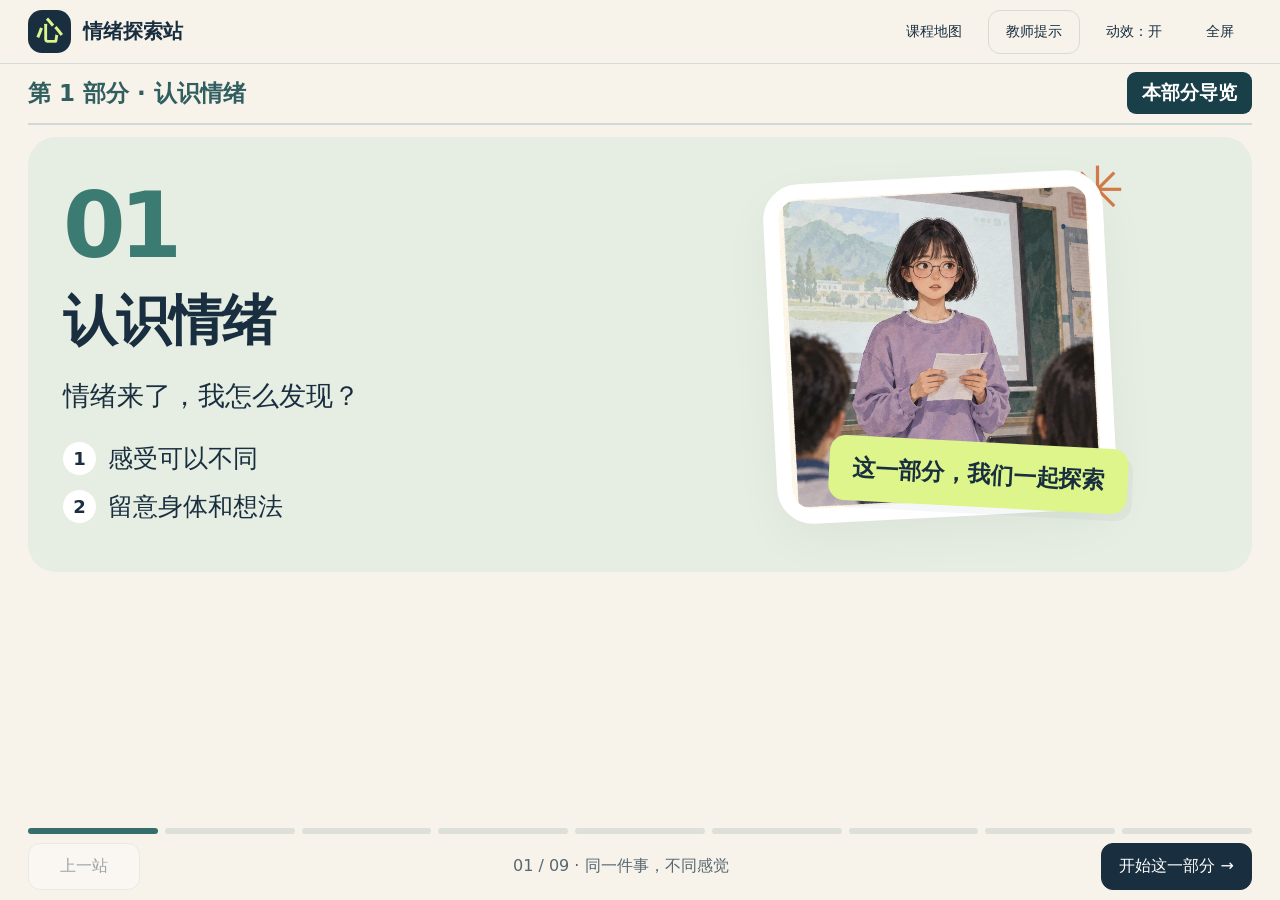
==== offline.html @ 439ca166 "Publish emotion classroom and self-contained offline edition" ====
<!doctype html><html lang="zh-CN"><head><meta charset="utf-8"><meta name="viewport" content="width=device-width,initial-scale=1"><meta name="theme-color" content="#192f40"><meta name="description" content="面向初中生的50分钟情绪互动课堂。用校园故事理解情绪，练习缓冲、行动与求助。"><title>情绪探索站 · 和情绪相处</title><link rel="icon" type="image/svg+xml" href="data:image/svg+xml,%3Csvg xmlns='http://www.w3.org/2000/svg' viewBox='0 0 40 40'%3E%3Crect width='40' height='40' rx='12' fill='%23192f40'/%3E%3Cpath d='M10 23q10-18 20 0M12 28h16' fill='none' stroke='%23ddf58b' stroke-width='4' stroke-linecap='round'/%3E%3C/svg%3E"><style>:root{--ink:#192f40;--muted:#586872;--paper:#f7f3eb;--teal:#356e6c;--lime:#ddf58b;--purple:#e2def9;--line:#d7dbd5;--orange:#af4c32;font-family:'Hiragino Sans GB','Microsoft YaHei',system-ui,sans-serif;color:var(--ink);background:var(--paper);font-size:16px}*{box-sizing:border-box}body{margin:0}button,a,input{ -webkit-tap-highlight-color:transparent}button{font:inherit;cursor:pointer;color:inherit;border:1px solid var(--line);background:transparent;border-radius:12px;padding:12px 17px;transition:background .2s,transform .2s}button:hover{background:#e9ece4}button:focus-visible,a:focus-visible,summary:focus-visible{outline:3px solid #7856ce;outline-offset:4px}button:disabled{opacity:.4;cursor:default}a{color:var(--teal);text-underline-offset:4px}.skip{position:absolute;top:-60px;z-index:10;background:#fff;padding:12px}.skip:focus{top:5px}.topbar{display:flex;justify-content:space-between;align-items:center;padding:22px max(28px,calc((100vw - 1280px)/2));border-bottom:1px solid var(--line);gap:15px}.brand{display:flex;align-items:center;gap:12px;text-decoration:none;font-weight:800;color:var(--ink);font-size:20px}.brand small{display:block;font-size:12px;letter-spacing:2px;font-weight:400;margin-top:3px;color:var(--muted)}.brand-mark{display:grid;place-items:center;width:43px;height:43px;border-radius:14px;background:var(--ink);color:var(--lime);font-size:25px}.tools{display:flex;gap:8px}.tools button{font-size:14px;border-color:transparent}.tools button:nth-child(2){border-color:var(--line)}main{max-width:1280px;margin:auto;padding:34px 28px 28px;min-height:calc(100svh - 210px);outline:none}.eyebrow{display:flex;gap:12px;align-items:center;color:var(--teal);font-size:14px;letter-spacing:1px;font-weight:700;margin:0 0 20px}.eyebrow .time{font-size:13px;color:var(--muted);font-weight:400;letter-spacing:0;border-left:1px solid var(--line);padding-left:12px}.stage-heading{display:flex;justify-content:space-between;gap:20px;align-items:flex-start;margin-bottom:28px}h1{font-size:clamp(29px,3.6vw,48px);letter-spacing:-1px;line-height:1.4;margin:0 0 14px;font-weight:850}h2{font-size:24px;line-height:1.5;margin:0 0 14px}p{line-height:1.8;margin:0 0 18px}.intro{color:var(--muted);font-size:18px}.split{display:grid;grid-template-columns:1fr 1.13fr;gap:58px;align-items:center}.visual{position:relative}.visual img{width:100%;display:block;border-radius:26px;aspect-ratio:1;object-fit:cover}.postcard{padding:14px;background:#fff;box-shadow:0 10px 35px #192f4010;transform:rotate(-2deg);border-radius:22px}.postcard img{border-radius:12px}.sticker{position:absolute;right:-12px;bottom:35px;background:var(--lime);padding:13px 22px;border-radius:8px;transform:rotate(5deg);font-size:18px;font-weight:700;box-shadow:0 5px 0 #192f400a}.question{font-size:30px;line-height:1.5;font-weight:750;margin:0 0 20px}.options{display:grid;grid-template-columns:1fr 1fr;gap:12px}.option{text-align:left;background:#fff;padding:21px 18px;border-radius:16px;border:2px solid transparent;font-size:19px;display:flex;gap:13px;align-items:center;min-height:80px}.option b{width:34px;height:34px;display:grid;place-items:center;border-radius:50%;background:var(--paper);font-size:15px;flex-shrink:0}.option:hover{transform:translateY(-3px);background:#fff;border-color:var(--teal)}.option.selected{background:var(--ink);color:white;border-color:var(--ink)}.option.selected b{background:var(--lime);color:var(--ink)}.response{padding:20px 23px;background:var(--purple);border-radius:16px;line-height:1.8;min-height:96px;margin-top:18px;font-size:17px}.response:empty{display:none}.fine{font-size:14px;color:var(--muted);line-height:1.8}.agreement{margin-top:18px;font-size:14px;line-height:1.8;color:var(--muted)}summary{cursor:pointer;font-weight:650}details p{margin-top:10px}.journey{max-width:1280px;margin:auto;padding:0 28px 24px}.journey-row{display:flex;align-items:center;justify-content:space-between;padding-top:16px;gap:10px}.journey-row span{font-size:14px;color:var(--muted)}.nav-btn{min-width:112px;background:#fff}.primary{background:var(--ink);color:white;border-color:var(--ink)}.primary:hover{background:#294957}.primary span{color:var(--lime)}#progress{display:flex;gap:7px}#progress button{flex:1;height:6px;border:0;padding:0;background:#dce0d8;border-radius:5px}#progress button.done{background:#789994}#progress button.current{background:var(--teal)}dialog{border:none;padding:30px;max-width:min(760px,94vw);max-height:88svh;border-radius:24px;background:var(--paper);color:var(--ink);box-shadow:0 30px 100px #0004}dialog::backdrop{background:#14293499;backdrop-filter:blur(4px)}.dialog-head{display:flex;justify-content:space-between;align-items:center;gap:20px;margin-bottom:14px}.dialog-head h2{margin:0}.dialog-head button{font-size:14px;background:#fff}#mapItems{display:grid;gap:10px}#mapItems button{display:flex;justify-content:space-between;gap:20px;text-align:left;background:#fff}#mapItems small{white-space:nowrap;color:var(--muted)}.note-block{padding:18px 0;border-bottom:1px solid var(--line)}.note-block h3{font-size:17px;margin:0 0 8px}.note-block p{font-size:16px;margin:0;white-space:pre-line}.badge{display:inline-block;background:var(--purple);padding:8px 12px;border-radius:30px;font-size:14px}.chips{display:flex;gap:10px;flex-wrap:wrap}.chips button.active{background:var(--ink);color:#fff}.fade-in{animation:appear .35s ease-out}@keyframes appear{from{opacity:.2;transform:translateY(8px)}to{opacity:1;transform:translateY(0)}}@media(min-width:1500px){main{padding-top:50px}.split{gap:80px}}@media(max-width:760px){.topbar{padding:16px 18px}.brand{font-size:17px;gap:8px}.brand small{font-size:11px}.brand-mark{width:36px;height:36px;font-size:21px}.tools{gap:0}.tools button{padding:10px 8px;font-size:13px}#fullBtn{display:none}main{padding:24px 20px;min-height:0}.split{grid-template-columns:1fr;gap:28px}.visual{max-width:320px;width:100%;margin:auto}.postcard{padding:10px}.sticker{right:-6px;bottom:15px;font-size:15px;padding:10px 15px}.question{font-size:25px}.option{font-size:17px;padding:16px 12px;min-height:72px}.options{gap:10px}.intro{font-size:16px}.journey{padding:15px 20px 24px}.stage-heading{display:block}.eyebrow{font-size:13px;gap:8px}.time{font-size:12px!important}.response{font-size:16px}.journey-row span{font-size:12px}.nav-btn{min-width:85px;padding:12px}dialog{padding:22px}.brand small{letter-spacing:1px}}@media(prefers-reduced-motion:reduce){*,*:before,*:after{animation:none!important;transition:none!important;scroll-behavior:auto!important}}
.lab-layout{display:grid;grid-template-columns:0.85fr 1.15fr;gap:48px;align-items:center}.lab-tabs{display:grid;gap:12px}.lab-tab{background:white;border:2px solid transparent;text-align:left;padding:20px 23px;display:grid;grid-template-columns:80px 1fr;gap:15px;align-items:center}.lab-tab.active{border-color:var(--teal);background:#eaf0e4}.lab-tab strong{font-size:23px}.lab-tab span{font-size:16px;line-height:1.7}.concept{margin-top:24px;border-top:1px solid var(--line);padding-top:22px;font-size:18px;line-height:1.8}.concept b{color:var(--teal)}.theory-tag{display:inline-flex;background:var(--purple);font-size:14px;padding:8px 14px;border-radius:24px;white-space:nowrap}.scenario{padding:20px 25px;background:white;border-left:4px solid var(--teal);border-radius:0 15px 15px 0;margin:20px 0;font-size:20px;line-height:1.7}.switches{display:flex;gap:10px;flex-wrap:wrap;margin-bottom:20px}.switches button{background:#fff}.switches button.active{background:var(--ink);color:#fff;border-color:var(--ink)}.model{display:grid;grid-template-columns:1fr 44px 1fr 44px 1fr;align-items:center;margin:25px 0}.model-part{padding:23px;background:white;border-radius:20px;min-height:172px}.model-part:nth-child(3){background:var(--purple)}.model-part h3{font-size:16px;color:var(--teal);margin:0 0 14px}.model-part p{font-size:23px;line-height:1.65;margin:0}.model-join{text-align:center;font-size:26px;color:var(--teal)}.check-panel{display:grid;grid-template-columns:1.1fr 1fr;gap:28px;align-items:center;padding:24px 28px;border:1px solid var(--line);border-radius:20px}.check-panel h2{font-size:20px}.check-panel p{margin:0;font-size:16px}.check-panel .options{grid-template-columns:1fr}.check-panel .option{min-height:55px;padding:13px;font-size:16px}.check-panel .response{font-size:16px;min-height:0;grid-column:1/-1;margin-top:0}.strategy-nav{display:grid;grid-template-columns:repeat(5,1fr);gap:10px;margin-top:25px}.strategy-nav button{text-align:left;padding:20px 16px;background:#fff;border:2px solid transparent}.strategy-nav button strong{display:block;font-size:38px;color:var(--teal);margin-bottom:16px;font-weight:450}.strategy-nav button span{font-size:19px;font-weight:700}.strategy-nav button small{display:block;color:var(--muted);font-size:13px;margin-top:8px}.strategy-nav button.active{background:var(--ink);color:white}.strategy-nav button.active strong{color:var(--lime)}.strategy-nav button.active small{color:#cedbd9}.strategy-detail{display:grid;grid-template-columns:150px 1fr;gap:30px;align-items:center;margin-top:24px;padding:28px;background:var(--purple);border-radius:22px}.strategy-detail .big-num{font-size:95px;color:#6b62a4;line-height:1;font-weight:350}.strategy-detail h2{font-size:28px}.strategy-detail p{margin:0;font-size:18px}.timer-layout{display:grid;grid-template-columns:1.1fr 0.9fr;gap:44px;align-items:start}.practice-panel{background:var(--ink);color:#fff;border-radius:28px;padding:32px;text-align:center}.practice-panel .fine{color:#c1d0d1}.timer-face{margin:25px auto;width:230px;height:230px;display:grid;place-content:center;border-radius:50%;border:4px solid #507070;box-shadow:0 0 0 12px #ffffff05}.timer-face strong{font-size:62px;letter-spacing:2px;font-variant-numeric:tabular-nums;font-weight:500;color:var(--lime)}.timer-face span{font-size:14px;color:#c4d0cd;margin-top:8px}.timer-prompt{font-size:23px;line-height:1.7;min-height:80px}.timer-buttons{display:flex;justify-content:center;gap:12px;margin:20px 0}.timer-buttons button{color:white;border-color:#708689}.timer-buttons .primary{color:var(--ink);background:var(--lime);border-color:var(--lime)}.timer-buttons button:hover{background:#47646a}.voice-control{display:flex;justify-content:center;gap:9px;align-items:center;font-size:14px;color:#d8e0dd}.voice-control input{width:19px;height:19px;accent-color:var(--lime)}.practice-guide img{width:100%;max-height:260px;object-fit:contain;border-radius:20px}.practice-guide .chips{margin:18px 0}.practice-guide h2{font-size:24px}.practice-guide p{font-size:17px}.quiet-link{font-size:14px;margin-top:14px;display:inline-block}.mini-feedback{padding:15px;background:#fff;border-radius:16px;font-size:16px;line-height:1.8}.action-layout{display:grid;grid-template-columns:0.8fr 1.2fr;gap:30px}.scene-tabs{display:grid;gap:12px;align-content:start}.scene-tabs button{text-align:left;padding:22px;background:#fff;font-size:19px;border:2px solid transparent}.scene-tabs button.active{border-color:var(--teal);background:#e8eee4}.action-card{background:var(--purple);padding:32px;border-radius:24px;min-height:340px;display:flex;flex-direction:column;justify-content:center}.action-card .quote{font-size:31px;line-height:1.7;font-weight:700;margin-bottom:24px}.action-card p{font-size:18px}.label{font-size:14px;color:var(--teal);display:block;margin-bottom:12px}.rehearsal{display:grid;grid-template-columns:1fr 1fr;gap:35px}.rehearsal .prompt-card{padding:30px;background:var(--purple);border-radius:25px}.prompt-card .big-quote{font-size:45px;font-weight:750;line-height:1.6;margin:20px 0 28px}.phase-list{display:grid;gap:12px}.phase-list div{font-size:17px;padding:13px 0;border-bottom:1px solid #a4a1be55}.phase-list strong{margin-right:16px;color:var(--teal)}.support-grid{display:grid;grid-template-columns:0.8fr 1.2fr;gap:42px;align-items:center}.support-grid img{width:100%;border-radius:24px}.response-choices{display:grid;gap:10px}.response-choices button{text-align:left;padding:16px;background:#fff;line-height:1.6;font-size:18px}.response-choices button.active{background:var(--ink);color:#fff}.help-path{margin-top:30px;padding-top:25px;border-top:1px solid var(--line)}.help-path h2{margin-bottom:18px}.help-cards{display:grid;grid-template-columns:1fr 1fr 1fr;gap:14px}.help-card{padding:22px;background:#fff;border-radius:18px}.help-card:last-child{background:#f4e2d8}.help-card h3{font-size:20px;margin:0 0 12px}.help-card p{font-size:16px;margin:0}.help-script{margin-top:20px;font-size:24px;line-height:1.7;padding:24px;background:var(--purple);border-radius:18px}.recap-grid{display:grid;grid-template-columns:1.1fr .9fr;gap:35px}.takeaway{background:var(--ink);color:white;padding:32px;border-radius:25px}.takeaway h2{font-size:30px;color:var(--lime)}.takeaway .small{color:#cfdbd8;font-size:15px}.takeaway p{font-size:22px}.takeaway .badge{color:var(--ink);margin:6px 4px 6px 0}.end-note{font-size:18px;margin-top:25px}.sources{margin-top:28px;border-top:1px solid var(--line);padding-top:20px}.sources summary{font-size:15px}.sources li{margin:12px 0;line-height:1.7;font-size:14px}.small-note{margin-top:20px;font-size:14px;color:var(--muted)}.big-dialog-note{padding:17px;background:var(--purple);border-radius:14px}.teacher-source{font-size:14px;margin:18px 0 0}.teacher-source a{display:inline-block;margin-right:12px}.practice-media{margin-top:22px;padding:16px;background:#fff;border-radius:16px}.practice-media summary{font-size:14px}.practice-media p{font-size:14px}.next-hint{font-size:15px;color:var(--muted)}@media(max-width:950px){.strategy-nav{gap:6px}.strategy-nav button{padding:15px 10px}.strategy-nav button span{font-size:17px}.timer-layout{gap:25px}.timer-face{width:200px;height:200px}.model-part{padding:18px}.model-part p{font-size:20px}}@media(max-width:760px){.lab-layout,.timer-layout,.action-layout,.rehearsal,.support-grid,.recap-grid{grid-template-columns:1fr;gap:24px}.lab-layout .visual{max-width:260px}.model{grid-template-columns:1fr;gap:10px}.model-part{min-height:auto;padding:20px}.model-join{transform:rotate(90deg);font-size:20px;line-height:1}.model-part p{font-size:21px}.check-panel{grid-template-columns:1fr;padding:20px;gap:20px}.theory-tag{white-space:normal;margin-top:8px}.strategy-nav{grid-template-columns:repeat(2,1fr)}.strategy-nav button:last-child{grid-column:1/-1}.strategy-nav button strong{font-size:30px;margin-bottom:7px}.strategy-nav button span{font-size:18px}.strategy-detail{grid-template-columns:50px 1fr;padding:22px;gap:15px}.strategy-detail .big-num{font-size:43px}.strategy-detail h2{font-size:23px}.strategy-detail p{font-size:16px}.practice-panel{padding:25px}.practice-guide img{max-height:200px}.timer-face{width:210px;height:210px}.action-card{min-height:280px;padding:25px}.action-card .quote{font-size:26px}.scene-tabs{grid-template-columns:1fr 1fr 1fr;gap:8px}.scene-tabs button{font-size:15px;padding:13px 9px}.prompt-card .big-quote{font-size:37px}.support-grid img{max-height:260px;object-fit:contain}.help-cards{grid-template-columns:1fr}.help-script{font-size:21px}.takeaway{padding:25px}.scenario{font-size:18px}.lab-tab{grid-template-columns:70px 1fr}.stage-heading{margin-bottom:20px}.badge{font-size:13px}.rehearsal .prompt-card{padding:23px}}@media(min-width:1600px){body:fullscreen{font-size:20px}body:fullscreen main{max-width:1500px}body:fullscreen .journey{max-width:1500px}}
.local-audio{margin:10px 0 15px}.local-audio>span{display:block;font-size:13px;color:var(--muted);margin-bottom:7px}.local-audio audio{display:block;width:100%;height:38px;max-width:470px}.local-video{margin-top:14px}.local-video summary{font-size:16px;color:var(--teal);padding:14px 0}.local-video video{width:100%;aspect-ratio:16/9;border-radius:16px;background:#192f40}.split .visual{max-width:370px;margin:22px auto 0}.split h1{font-size:clamp(30px,3.5vw,46px);line-height:1.3}.split .response{min-height:80px;padding:15px 20px}.split .option{min-height:68px;padding:15px}.split .question{font-size:28px;margin-bottom:15px}.split p{margin-bottom:12px}@media(min-width:761px) and (max-height:850px){.split .visual{max-width:290px}.split h1{font-size:38px}main{padding-top:25px}.eyebrow{margin-bottom:15px}.topbar{padding-top:16px;padding-bottom:16px}.split .option{min-height:58px}.split{gap:50px}}@media(max-width:760px){.split .visual{max-width:230px}.split{gap:20px}.split h1{font-size:31px}.local-audio audio{height:42px}.timer-layout .practice-guide{order:-1}.practice-guide img{display:none}.practice-guide .mini-feedback{display:none}.timer-prompt{font-size:21px}.timer-face{width:170px;height:170px}.timer-face strong{font-size:48px}.topbar{flex-wrap:wrap}.tools{margin-left:auto}}
.practice-panel .badge{color:var(--ink)}
.lab-tab{grid-template-columns:120px 1fr}.lab-tab strong{font-size:22px}@media(max-width:760px){.lab-tab{grid-template-columns:85px 1fr;padding:18px 15px;gap:10px}.lab-tab strong{font-size:20px}}
.nav-btn{white-space:nowrap}
/* Guided teaching: finite motion, three purposeful steps, no breathing pacing. */
.lesson-phases{display:flex;gap:10px;margin-bottom:28px}.lesson-phases button{flex:1;display:flex;gap:10px;align-items:center;background:#fff;padding:13px 18px;font-size:17px}.lesson-phases button span{font-size:12px;color:var(--teal)}.lesson-phases button small{margin-left:auto;font-size:12px;color:var(--muted)}.lesson-phases button[aria-current=step]{background:var(--ink);color:#fff}.lesson-phases button[aria-current=step] span{color:var(--lime)}.lesson-phases button[aria-current=step] small{color:#d2dcda}.theory-flow{display:grid;grid-template-columns:repeat(3,1fr);gap:20px;margin:30px 0}.theory-card{border:1px solid var(--line);background:white;border-radius:24px;padding:28px;animation:concept-in .65s both;animation-delay:calc(var(--i)*.14s)}.theory-card:nth-child(2){background:var(--purple)}.card-count{display:inline-block;color:var(--teal);font-size:36px;margin-bottom:25px}.theory-card h2{font-size:28px}.theory-card p{font-size:20px;line-height:1.8}.theory-example{display:flex;gap:30px;align-items:center;border-left:4px solid var(--teal);padding:20px 25px;background:#eaf0e4;border-radius:0 18px 18px 0}.theory-example>span{flex-shrink:0;color:var(--teal);font-size:14px}.theory-example p{margin:0;font-size:20px}.transition-line,.flow-caption{font-size:16px;color:var(--muted);margin:22px 0}.reveal-answer{margin-top:30px;background:var(--purple);border-radius:24px;padding:28px}.reveal-answer summary{font-size:22px;padding:8px}.answer-body{padding-top:25px;animation:concept-in .45s both}.answer-body h2{font-size:26px;line-height:1.8}.answer-body p{font-size:22px;line-height:1.9}.review-takeaway{padding:30px 0}.review-takeaway span{font-size:15px;color:var(--muted)}.review-takeaway p{font-size:25px;line-height:1.8}.review-takeaway b{color:var(--teal);margin:0 12px}.model-part{animation:concept-in .5s both}.model-part:nth-child(3){animation-delay:.12s}.model-part:nth-child(5){animation-delay:.24s}.strategy-detail{animation:concept-in .45s both}.timer-face{--sweep:0deg;position:relative;border:0;background:radial-gradient(circle,var(--ink) 67%,transparent 68%),conic-gradient(var(--lime) var(--sweep),#507070 0)}.is-running .timer-face{box-shadow:0 0 0 12px #ddf58b12}.still *,.still *:before,.still *:after{animation:none!important;transition:none!important;scroll-behavior:auto!important}@keyframes concept-in{from{opacity:0;transform:translateY(16px)}to{opacity:1;transform:translateY(0)}}
@media(max-width:760px){.lesson-phases{gap:6px;margin-bottom:22px}.lesson-phases button{padding:12px 6px;font-size:14px;gap:5px;justify-content:center;flex-wrap:wrap}.lesson-phases button small{width:100%;margin:0;text-align:center}.theory-flow{grid-template-columns:1fr;gap:12px;margin:22px 0}.theory-card{padding:20px}.card-count{font-size:22px;margin-bottom:10px}.theory-card h2{font-size:23px}.theory-card p{font-size:18px;margin-bottom:0}.theory-example{display:block;padding:20px}.theory-example p{font-size:18px;margin-top:8px}.reveal-answer{padding:20px}.answer-body h2{font-size:22px}.answer-body p,.review-takeaway p{font-size:19px}.tools button{font-size:12px;padding:10px 7px}}
@media(prefers-reduced-motion:reduce){*,*:before,*:after{animation:none!important;transition:none!important}}
@media(min-width:761px) and (max-height:900px){main:has(.theory-flow){padding-top:16px;padding-bottom:10px}.lesson-phases{margin-bottom:18px}.theory-flow{margin:18px 0;gap:16px}.theory-card{padding:20px}.card-count{font-size:26px;margin-bottom:12px}.theory-card h2{font-size:25px;margin-bottom:10px}.theory-card p{font-size:18px;margin:0}.theory-example{padding:15px 20px}.theory-example p{font-size:18px}.flow-caption,.transition-line{margin:14px 0;font-size:14px}main:has(.theory-flow) h1{font-size:36px}main:has(.theory-flow) .intro{font-size:18px;margin-bottom:0}main:has(.theory-flow) .stage-heading{margin-bottom:18px}}
/* Projection-first content: directly visible explanations, strong type hierarchy. */
.display-cards{display:grid;grid-template-columns:repeat(3,1fr);gap:20px;margin:26px 0}.display-cards.two-col{grid-template-columns:repeat(2,1fr)}.display-card{background:#fff;border:1px solid var(--line);border-radius:22px;padding:24px;animation:concept-in .45s both}.display-card:nth-child(2){background:var(--purple)}.display-card .label{font-size:20px;color:#315f60;margin-bottom:16px}.display-card h2{font-size:28px;line-height:1.55;margin:0 0 14px}.display-card p{font-size:24px;line-height:1.65;margin:0}.class-takeaway{background:#e8eedf;border-left:5px solid var(--teal);padding:20px 24px;font-size:26px;line-height:1.65;margin:22px 0}.class-note{font-size:21px;line-height:1.7;color:#3c515b}.strategy-all{grid-template-columns:repeat(6,1fr);gap:16px}.strategy-all .display-card{grid-column:span 2}.strategy-all .display-card:nth-child(n+4){grid-column:span 3}.strategy-all .display-card h2{font-size:25px}.strategy-all .display-card p{font-size:23px}.support-direct{display:grid;grid-template-columns:.85fr 1.15fr;gap:24px;align-items:start}.support-direct video{width:100%;border-radius:20px;background:var(--ink)}.support-lines{display:block;margin:0}.support-lines .display-card{padding:18px;margin-bottom:14px}.support-lines .display-card h2{font-size:25px;margin-bottom:8px}.support-lines .label{margin-bottom:8px}.support-lines .display-card p{font-size:22px}.review-label{font-size:20px;color:var(--teal);margin:0}.reveal-answer .answer-body{padding-top:12px}.answer-body h2{font-size:28px}.answer-body p{font-size:26px}
@media(min-width:761px){h1,main:has(.theory-flow) h1{font-size:40px;line-height:1.4}.intro,main:has(.theory-flow) .intro{font-size:24px;line-height:1.6}.theory-card p{font-size:24px}.theory-card h2{font-size:28px}.theory-example p{font-size:24px}.theory-card .card-count{font-size:24px;margin-bottom:12px}.theory-flow{gap:18px}.theory-card{padding:22px}.concept{font-size:24px}.practice-guide p,.mini-feedback,.phase-list div{font-size:23px}.practice-guide h2{font-size:27px}.practice-guide .fine{font-size:18px}.phase-list strong{display:block}.lesson-phases button{font-size:18px}.local-audio>span{font-size:18px}.theory-example>span{font-size:18px}.review-takeaway p{font-size:26px}.transition-line,.flow-caption{font-size:18px}.journey-row span{font-size:16px}}
@media(min-width:761px) and (max-height:900px){.topbar{padding-top:12px;padding-bottom:12px}main{padding-top:14px}.lesson-phases{margin-bottom:14px}.stage-heading{margin-bottom:18px}.display-cards{margin:18px 0;gap:16px}.display-card{padding:20px}.display-card h2{font-size:27px}.display-card .label{margin-bottom:10px}.display-card p{font-size:24px}.class-takeaway{margin:16px 0;padding:16px 20px}.theory-card p,.theory-example p{font-size:24px}.class-note{margin:12px 0}.strategy-all .display-card{padding:16px}.strategy-all .display-card h2{font-size:24px}.strategy-all .display-card p{font-size:22px}}
@media(max-width:760px){.display-cards,.display-cards.two-col,.strategy-all,.support-direct{grid-template-columns:1fr;gap:14px}.strategy-all .display-card,.strategy-all .display-card:nth-child(n+4){grid-column:auto}.display-card{padding:20px}.display-card .label{font-size:17px}.display-card h2,.strategy-all .display-card h2{font-size:24px}.display-card p,.strategy-all .display-card p{font-size:20px}.class-takeaway{font-size:22px;padding:18px}.class-note{font-size:18px}.answer-body h2{font-size:23px}.answer-body p{font-size:21px}.support-lines .display-card h2{font-size:23px}.support-lines .display-card p{font-size:20px}}
@media(prefers-reduced-motion:reduce){*,*:before,*:after{animation:none!important;transition:none!important}}
.support-direct video{aspect-ratio:16/9;object-fit:contain}
/* Illustrated classroom edition */
.visual-lesson{display:grid;grid-template-columns:1.05fr .95fr;gap:52px;align-items:center;min-height:510px}.visual-copy h1,.activity-hero h1{font-size:clamp(36px,3.7vw,52px);line-height:1.35;margin:20px 0 24px;letter-spacing:-1px}.scene-art{position:relative;margin:20px 25px 28px;isolation:isolate;min-width:0}.photo-frame{background:white;border:15px solid white;border-radius:36px;box-shadow:0 16px 50px #192f400b;transform:rotate(-3deg);overflow:hidden}.photo-frame img{width:100%;display:block;aspect-ratio:1;object-fit:cover;border-radius:20px}.scene-art figcaption{position:absolute;right:-18px;bottom:10px;padding:17px 23px;background:var(--lime);border-radius:16px;font-size:23px;font-weight:750;transform:rotate(3deg);box-shadow:5px 7px 0 #192f4009;animation:sticker-settle .9s ease-out both}.art-spark{position:absolute;right:-15px;top:-24px;color:#d27a49;font-size:65px;animation:spark-turn 18s linear infinite;z-index:-1}.living-model{margin:18px 0}.living-node{display:flex;gap:20px;align-items:center}.node-dot{width:62px;height:62px;display:grid;place-items:center;background:#e1dcf6;border-radius:50%;font-size:28px;flex-shrink:0;animation:node-glow 9s ease-in-out infinite;animation-delay:calc(var(--i)*3s)}.living-node:nth-of-type(3) .node-dot{background:#f3d6bd}.living-node h2{font-size:27px;margin:0 0 3px}.living-node p{font-size:24px;margin:0;color:#4b6166}.living-link{display:block;margin:3px 0 3px 23px;color:var(--teal);font-size:25px;animation:link-travel 3s ease-in-out infinite}.visual-bottom{border-left:4px solid #467b73;padding-left:17px;font-size:24px;line-height:1.65;margin:24px 0 10px}.review-poster{display:grid;grid-template-columns:1.1fr .9fr;gap:38px;padding:38px 42px;background:#193f49;border-radius:32px;color:white;align-items:center;min-height:500px;overflow:hidden}.review-poster h1{font-size:46px;color:#e2f797;line-height:1.4;margin:25px 0}.review-poster p{font-size:26px;line-height:1.7}.review-poster .scene-art{margin:20px 10px}.review-poster figcaption{color:var(--ink);font-size:20px}.poster-kicker{color:#c3d8d4;font-size:18px}.poster-route{display:flex;gap:10px;align-items:center;flex-wrap:wrap;margin:30px 0}.poster-route span{background:#ffffff13;padding:10px 12px;border-radius:12px;font-size:19px}.poster-route b{color:#dff594}.poster-question{border-top:1px solid #ffffff33;padding-top:20px;color:#e3e9e7}.story-line{font-size:27px;line-height:1.6}.feeling-bubbles{display:grid;grid-template-columns:repeat(4,1fr);gap:12px;margin:30px 0}.feeling-bubbles>div{text-align:center}.face{width:78px;height:78px;display:grid;place-items:center;font-size:42px;border-radius:50%;background:#e6edbd;margin:auto auto 13px;animation:float-soft 6s ease-in-out infinite}.feeling-bubbles>div:nth-child(2) .face{background:#e4def8;animation-delay:-2s}.feeling-bubbles>div:nth-child(3) .face{background:#f6d4b2;animation-delay:-4s}.feeling-bubbles>div:nth-child(4) .face{background:#d4e4e7;animation-delay:-1s}.feeling-bubbles b{font-size:22px}.signal-scene{display:grid;grid-template-columns:1fr 1fr;gap:60px;align-items:center}.signal-scene .scene-art{max-width:370px;margin:10px auto 25px}.signal-stack article{display:flex;align-items:center;gap:25px;padding:19px 0;border-bottom:1px solid var(--line)}.signal-stack h2{font-size:27px;margin:0 0 7px}.signal-stack p{font-size:26px;margin:0}.signal-icon{font-size:48px;width:78px;height:78px;display:grid;place-items:center;background:#e4def8;border-radius:23px;animation:float-soft 7s ease-in-out infinite}.signal-stack article:nth-child(2) .signal-icon{background:#f5d9bd;animation-delay:-2s}.signal-stack article:nth-child(3) .signal-icon{background:#deebbb;animation-delay:-4s}.detective-layout{display:grid;grid-template-columns:.62fr 1.38fr;align-items:center;gap:35px}.detective-layout>img{width:100%;border-radius:50%;animation:lens-scan 9s ease-in-out infinite}.fact-pair{display:grid;grid-template-columns:1fr;gap:8px}.fact-pair article{border-radius:22px;padding:20px 25px;background:white;position:relative}.fact-pair article:last-child{background:#e2def9}.fact-pair article>span{font-size:18px;color:var(--teal)}.fact-pair h2{font-size:30px;margin:10px 0}.fact-pair p{font-size:24px;margin:0}.not-equal{font-size:36px;text-align:center;color:#a65c38;line-height:1}.story-triptych{display:grid;grid-template-columns:repeat(3,1fr);gap:25px}.story-triptych article{background:#fff;border-radius:25px;padding:16px 20px 22px;overflow:hidden}.story-triptych img{width:100%;aspect-ratio:1.3;object-fit:cover;border-radius:16px;margin-bottom:16px}.story-triptych article>span{font-size:18px;color:var(--teal)}.story-triptych h2{font-size:27px;line-height:1.6;margin:12px 0 0}.story-triptych article:nth-child(2){background:#e7e2f7}.story-triptych article:nth-child(3){background:#e5ecd3}.practice-panel{background:#193f49}.strategy-all .display-card{border-top:5px solid #50887f}.strategy-all .display-card:nth-child(2n){border-color:#ab93d0}.strategy-all .display-card:nth-child(3n){border-color:#d79360}
@keyframes float-soft{0%,100%{transform:translateY(0)}50%{transform:translateY(-7px)}}@keyframes spark-turn{to{transform:rotate(360deg)}}@keyframes link-travel{0%,100%{transform:translateY(-2px)}50%{transform:translateY(5px)}}@keyframes node-glow{0%,28%,100%{box-shadow:0 0 0 0 #356e6c00}12%{box-shadow:0 0 0 9px #356e6c15}}@keyframes lens-scan{0%,100%{transform:rotate(-4deg)}50%{transform:rotate(5deg)}}@keyframes sticker-settle{from{transform:translateY(14px) rotate(-5deg);opacity:.4}to{transform:translateY(0) rotate(3deg);opacity:1}}
@media(min-width:761px) and (max-height:900px){.visual-lesson{min-height:480px;gap:35px}.visual-copy h1,.activity-hero h1{font-size:42px;margin:16px 0 20px}.scene-art{max-width:400px;margin:20px auto 30px;width:90%}.living-node h2{font-size:26px}.living-node p{font-size:24px}.living-link{font-size:22px}.visual-bottom{margin-top:20px}.review-poster{min-height:480px;padding:30px 35px}.review-poster h1{font-size:42px}.review-poster p{font-size:24px}.story-triptych img{max-height:260px}.signal-scene .scene-art{max-width:310px}.detective-layout>img{max-width:290px;margin:auto}}
@media(max-width:760px){.visual-lesson,.review-poster,.signal-scene,.detective-layout{grid-template-columns:1fr;gap:20px;min-height:0}.visual-copy h1,.activity-hero h1{font-size:33px;margin:18px 0}.scene-art{width:80%;max-width:300px;margin:16px auto 32px;grid-row:2}.scene-art figcaption{font-size:17px;padding:12px 15px;right:-15px}.photo-frame{border-width:10px;border-radius:26px}.art-spark{font-size:45px}.living-model{display:flex;gap:10px;align-items:flex-start}.living-node{display:block;flex:1}.node-dot{width:45px;height:45px;font-size:20px;margin-bottom:10px}.living-node h2{font-size:19px}.living-node p{font-size:17px;line-height:1.6}.living-link{display:none}.visual-bottom{font-size:20px}.review-poster{padding:25px 22px;border-radius:25px}.review-poster h1{font-size:33px}.review-poster p{font-size:21px}.poster-route{gap:6px;margin:22px 0}.poster-route span{font-size:15px;padding:8px}.poster-kicker{font-size:16px}.story-line{font-size:22px}.face{width:60px;height:60px;font-size:33px}.feeling-bubbles{gap:8px}.feeling-bubbles b{font-size:17px}.signal-scene .scene-art{max-width:250px;grid-row:1}.signal-stack article{padding:15px 0}.signal-stack h2{font-size:23px}.signal-stack p{font-size:21px}.signal-icon{font-size:35px;width:60px;height:60px}.detective-layout>img{max-width:170px;margin:auto}.fact-pair h2{font-size:24px}.fact-pair p{font-size:20px}.story-triptych{grid-template-columns:1fr}.story-triptych article{display:grid;grid-template-columns:110px 1fr;column-gap:18px;align-items:center}.story-triptych img{grid-row:1/3;aspect-ratio:1;margin:0}.story-triptych article>span{font-size:16px}.story-triptych h2{font-size:22px;margin-top:5px}}
@media(prefers-reduced-motion:reduce){*,*:before,*:after{animation:none!important;transition:none!important}}
.compact-practice .practice-guide .scene-art{max-width:260px;margin:0 auto 28px}.compact-practice .practice-guide .scene-art img{max-height:none;display:block}.compact-practice .practice-guide h2{font-size:27px;margin:15px 0 10px}.compact-practice .practice-guide p{font-size:24px;margin:0}.compact-practice .practice-guide .chips{justify-content:center}.compact-practice .practice-panel{padding:22px 28px}.compact-practice .timer-face{width:165px;height:165px;margin:18px auto}.compact-practice .timer-face strong{font-size:48px}.compact-practice .timer-prompt{font-size:24px;min-height:68px}.compact-practice .timer-buttons{margin:14px 0}.compact-practice .fine{margin:10px 0 0}.compact-rehearsal .practice-panel{padding:22px}.compact-rehearsal .timer-face{width:170px;height:170px;margin:18px auto}.compact-rehearsal .timer-face strong{font-size:48px}.compact-rehearsal .timer-prompt{font-size:24px;min-height:70px}.compact-rehearsal .prompt-card .big-quote{font-size:45px;margin:10px 0 22px}.rehearsal-steps{display:flex;gap:12px;align-items:center;margin:20px 0;font-size:24px}.rehearsal-steps b{color:var(--teal)}
body.classroom-screen{height:100svh;overflow:hidden;display:flex;flex-direction:column}.classroom-screen .topbar{height:64px;flex-shrink:0;padding-top:8px;padding-bottom:8px}.classroom-screen main{position:relative;flex:1;width:100%;max-width:none;min-height:0;padding:0;overflow:hidden}.classroom-screen .screen-content{position:absolute;left:50%;top:8px;transform-origin:top center}.classroom-screen .journey{height:78px;flex-shrink:0;padding:6px 28px 10px;width:100%;max-width:1280px}.classroom-screen .journey-row{padding-top:9px}.classroom-screen .lesson-phases{margin-bottom:12px}.classroom-screen .lesson-phases button{padding:9px 16px}.classroom-screen .eyebrow{margin-bottom:13px}.classroom-screen .stage-heading{margin-bottom:18px}.classroom-screen .stage-heading h1{font-size:38px}.classroom-screen .intro{margin-bottom:12px}.classroom-screen .visual-lesson{min-height:0}.classroom-screen .review-poster{min-height:0}.classroom-screen .living-node .node-dot{width:51px;height:51px}.classroom-screen .living-link{line-height:1;margin-top:2px;margin-bottom:2px}.classroom-screen .scene-art{max-width:360px}.classroom-screen .review-poster .scene-art{max-width:310px}.classroom-screen .support-direct .display-card{padding:13px 18px;margin-bottom:12px}.classroom-screen .support-direct .display-card h2{font-size:24px}.classroom-screen .support-direct .display-card p{font-size:22px}.classroom-screen .support-direct video{margin-top:12px}.classroom-screen .class-note{margin:10px 0}.classroom-screen .story-triptych img{max-height:220px}.classroom-screen .feeling-bubbles{margin:22px 0}.classroom-screen .signal-scene .scene-art{max-width:290px}
@media(max-width:899px){.screen-content{width:auto!important;transform:none!important}.compact-practice .practice-guide{order:0}.compact-practice .practice-guide .scene-art{display:block;max-width:230px}.compact-practice .practice-guide .scene-art img{display:block}.compact-rehearsal .prompt-card .big-quote{font-size:36px}}
.section-bar{display:flex;align-items:center;justify-content:space-between;gap:15px;margin:0 0 16px;padding:0 0 12px;border-bottom:2px solid #cedbd5}.section-bar strong{font-size:23px;color:#315f60}.page-kind{font-size:19px;font-weight:700;padding:8px 15px;border-radius:9px;background:#e3dff5;color:#493d75}.page-kind.kind-1{background:#f6dcc4;color:#7b452b}.page-kind.kind-2{background:#dceacc;color:#3b603c}.page-kind.kind--1{background:#193f49;color:white}.section-cover{display:grid;grid-template-columns:1fr 1fr;gap:45px;align-items:center;padding:20px 35px 25px;background:#e6ede2;border-radius:28px;min-height:450px}.section-number{font-size:100px;font-weight:800;line-height:1;color:#3c7b72;letter-spacing:-6px}.section-cover h1{font-size:54px;margin:12px 0}.section-cover p{font-size:27px;line-height:1.6;margin:15px 0 25px}.section-outline{display:grid;gap:15px;font-size:25px}.section-outline div{display:flex;align-items:center;gap:12px}.section-outline b{width:33px;height:33px;display:grid;place-items:center;border-radius:50%;background:#fff;font-size:18px}.section-1{background:#e9e3f4}.section-2{background:#f0e4d5}.section-3{background:#dce9e9}.model-name{font-size:28px!important;color:#65528f!important;margin:0 0 14px!important}.visual-copy h1{font-size:36px!important;margin-top:10px!important}.map-section{padding-bottom:12px;border-bottom:1px solid var(--line)}.map-section h3{margin:10px 0}.map-section h3 button{background:#e1eacb!important;font-weight:750;width:100%}.map-section>button{width:100%;margin:6px 0}.classroom-screen .section-bar{margin-bottom:12px;padding-bottom:9px}.classroom-screen .section-cover{min-height:420px}.classroom-screen .section-number{font-size:90px}.classroom-screen .section-cover .scene-art{max-width:340px}.classroom-screen .living-node h2{font-size:24px}.classroom-screen .living-node p{font-size:23px}.classroom-screen .model-name{font-size:27px!important}
@media(max-width:899px){.section-bar strong{font-size:18px}.page-kind{font-size:15px;padding:8px}.section-cover{grid-template-columns:1fr;padding:25px;gap:15px;min-height:0}.section-number{font-size:70px}.section-cover h1{font-size:40px}.section-cover p{font-size:22px}.section-outline{font-size:21px}.model-name{font-size:23px!important}.visual-copy h1{font-size:29px!important}}
.deep-top{display:flex;align-items:center;justify-content:space-between;margin:8px 0}.deep-top .model-name{margin:0!important}.theory-count{font-size:18px;color:#586872}.theory-deep h1{font-size:37px;margin:14px 0 20px;line-height:1.4}.deep-grid{display:grid;grid-template-columns:1.4fr .85fr;gap:35px;align-items:center}.deep-content{display:grid;gap:15px}.deep-content article{padding:16px 20px;background:#fff;border:1px solid #d6dcd4;border-radius:18px;border-left:5px solid #5a4985}.deep-content article:nth-child(2){border-left-color:#a65322}.deep-content article:nth-child(3){border-left-color:#286c62}.meaning-label{font-size:18px;font-weight:750;display:inline-block;padding:4px 10px;border-radius:6px}.concept-label{background:#e7e0fa;color:#513b7c}.distinction-label{background:#ffe1c3;color:#814018}.example-label{background:#d6ece0;color:#235b49}.deep-content p{font-size:25px;line-height:1.65;margin:10px 0 0}.highlight-concept{color:#513b7c;background:#e7e0fa;font-weight:750;padding:0 3px}.deep-grid .scene-art{width:80%;max-width:250px!important;margin:8px auto 22px!important}.deep-grid .scene-art figcaption{font-size:18px;padding:12px}.apply-box{padding:18px 20px;background:#e5edcf;border-radius:16px}.apply-box strong{font-size:20px;color:#3b5923}.apply-box p{font-size:23px;line-height:1.65;margin:8px 0 0}.classroom-screen .theory-deep h1{font-size:34px;margin:10px 0 16px}.classroom-screen .deep-content article{padding:13px 18px}.classroom-screen .deep-content p{font-size:24px}.classroom-screen .deep-grid{gap:25px}.classroom-screen .deep-grid .scene-art{max-width:220px!important}.classroom-screen .deep-content{gap:12px}
@media(max-width:899px){.deep-grid{grid-template-columns:1fr;gap:20px}.theory-deep h1{font-size:29px}.deep-content p{font-size:21px}.apply-box p{font-size:21px}.deep-grid aside{display:grid;grid-template-columns:1fr;gap:15px}.deep-grid .scene-art{max-width:230px}.deep-top .model-name{font-size:21px!important}}
.voice-start{display:block;width:100%;max-width:340px;margin:12px auto;background:#e2f499;color:#183c45;font-size:21px;font-weight:750}.activity-tabs{display:flex;gap:12px;margin:12px 0 20px}.activity-tabs button{font-size:21px;background:white}.activity-tabs button.active{background:#193f49;color:white}.seek-game{display:grid;grid-template-columns:.9fr 1.1fr;gap:35px;align-items:center;padding:25px;background:#e5ece0;border-radius:26px}.game-tag{font-size:18px;color:#3e615b}.seek-instruction h2{font-size:34px;margin:18px 0}.seek-instruction p,.game-feedback{font-size:24px;line-height:1.6}.game-feedback{padding:15px;background:#fff;border-radius:14px;margin:20px 0}.object-board{display:grid;grid-template-columns:repeat(3,1fr);gap:18px}.object-board button{padding:15px;background:#fff;border:3px solid transparent;border-radius:25px;color:var(--object-color);font-size:21px}.object-board button:hover{border-color:var(--object-color);transform:translateY(-4px)}.object-board svg{width:100%;max-height:95px;display:block;animation:float-soft 7s ease-in-out infinite;animation-delay:var(--delay)}.object-board path{fill:none;stroke:currentColor;stroke-width:3;stroke-linecap:round;stroke-linejoin:round}.object-board span{display:block;margin-top:10px;color:var(--ink)}.cartoon-theater{display:grid;grid-template-columns:1fr .85fr;gap:30px;align-items:center;background:#e6e3f2;border-radius:26px;padding:22px}.cartoon-stage{height:320px;position:relative;overflow:hidden;border-radius:20px;background:#193f49}.cartoon-stage img{width:100%;height:100%;object-fit:cover;transform:scale(1.05)}.cartoon-stage.playing img{animation:story-pan 12s ease-in-out infinite alternate}.speech-bubble{position:absolute;top:17px;left:18px;right:18px;padding:18px 20px;background:#ffffffed;font-size:24px;font-weight:750;line-height:1.5;border-radius:18px}.cartoon-step{position:absolute;bottom:15px;left:15px;background:#e2f497;padding:9px 14px;font-size:19px;border-radius:10px}.scene-change .speech-bubble{animation:concept-in .45s both}.cartoon-controls>p:first-child{font-size:28px;line-height:1.65}.cartoon-controls>div{display:flex;gap:12px;flex-wrap:wrap;align-items:center}.cartoon-controls button{font-size:20px}.cartoon-controls .fine{font-size:17px}.support-mini{display:flex;gap:15px;justify-content:space-between;align-items:center;margin-top:20px;flex-wrap:wrap}.support-mini span{font-size:23px;font-weight:700}.support-mini button{font-size:18px;background:#fff}@keyframes story-pan{from{transform:scale(1.05) translateX(-2%)}to{transform:scale(1.15) translateX(2%)}}
.classroom-screen .compact-practice .timer-face{width:140px;height:140px;margin:12px auto}.classroom-screen .compact-practice .timer-prompt{min-height:50px;font-size:23px}.classroom-screen .compact-practice .practice-panel{padding:16px 25px}.classroom-screen .activity-tabs{margin:8px 0 15px}.classroom-screen .cartoon-stage{height:280px}.classroom-screen .cartoon-controls>p:first-child{font-size:26px}
@media(max-width:899px){.seek-game,.cartoon-theater{grid-template-columns:1fr;padding:20px;gap:20px}.seek-instruction h2{font-size:28px}.seek-instruction p,.game-feedback{font-size:20px}.object-board{gap:10px}.object-board button{padding:10px;font-size:18px}.object-board svg{height:70px}.activity-tabs button{font-size:17px;padding:12px}.cartoon-stage{height:270px}.speech-bubble{font-size:21px;padding:14px}.cartoon-controls>p:first-child{font-size:23px}.support-mini span{font-size:19px}.voice-start{font-size:20px}}
@media(prefers-reduced-motion:reduce){*,*:before,*:after{animation:none!important;transition:none!important}}
.highlight-distinction{color:#814018;background:#ffe1c3;padding:0 3px;font-weight:700}.highlight-application{color:#235b49;background:#cfe5cc;padding:0 3px;font-weight:700}
.cartoon-stage img{object-fit:contain;background:#f3eee5}.speech-bubble{top:auto;bottom:18px}.cartoon-step{bottom:auto;top:15px}
</style></head><body><a class="skip" href="#main">跳到课堂内容</a><header class="topbar"><a class="brand" href="#" aria-label="回到第一站"><span class="brand-mark">心</span><span>情绪探索站</span></a><div class="tools"><button id="contentsBtn">课程地图</button><button id="teacherBtn">教师提示</button><button id="motionBtn" aria-pressed="true">动效：开</button><button id="fullBtn" title="切换全屏">全屏</button></div></header><main id="main" tabindex="-1"></main><footer class="journey"><div id="progress" aria-label="课程进度"></div><div class="journey-row"><button id="prev" class="nav-btn">上一站</button><span id="stepLabel"></span><button id="next" class="nav-btn primary">下一站 <span aria-hidden="true">→</span></button></div></footer><dialog id="mapDialog"><div class="dialog-head"><h2>今天的路线</h2><button data-close="mapDialog" aria-label="关闭课程地图">关闭</button></div><p>一起探索 50 分钟。不用记住所有术语，带走一个能用的方法。</p><div id="mapItems"></div></dialog><dialog id="teacherDialog"><div class="dialog-head"><h2>教师提示</h2><button data-close="teacherDialog" aria-label="关闭教师提示">关闭</button></div><div id="teacherContent"></div></dialog><script>'use strict';
const ASSETS={"assets/courtyard.webp":"[data-uri]","assets/lens.webp":"[data-uri]","assets/window.webp":"[data-uri]","assets/thinking.webp":"[data-uri]","assets/presentation.webp":"[data-uri]","assets/observe.webp":"[data-uri]","assets/library.webp":"[data-uri]","assets/greeting.webp":"[data-uri]","assets/notebook.webp":"[data-uri]","assets/homework.webp":"[data-uri]","assets/teacher.webp":"[data-uri]","assets/walking.webp":"[data-uri]","assets/friends.webp":"[data-uri]","media/fact.mp3":"[data-uri]","media/friend-story.mp4":"[data-uri]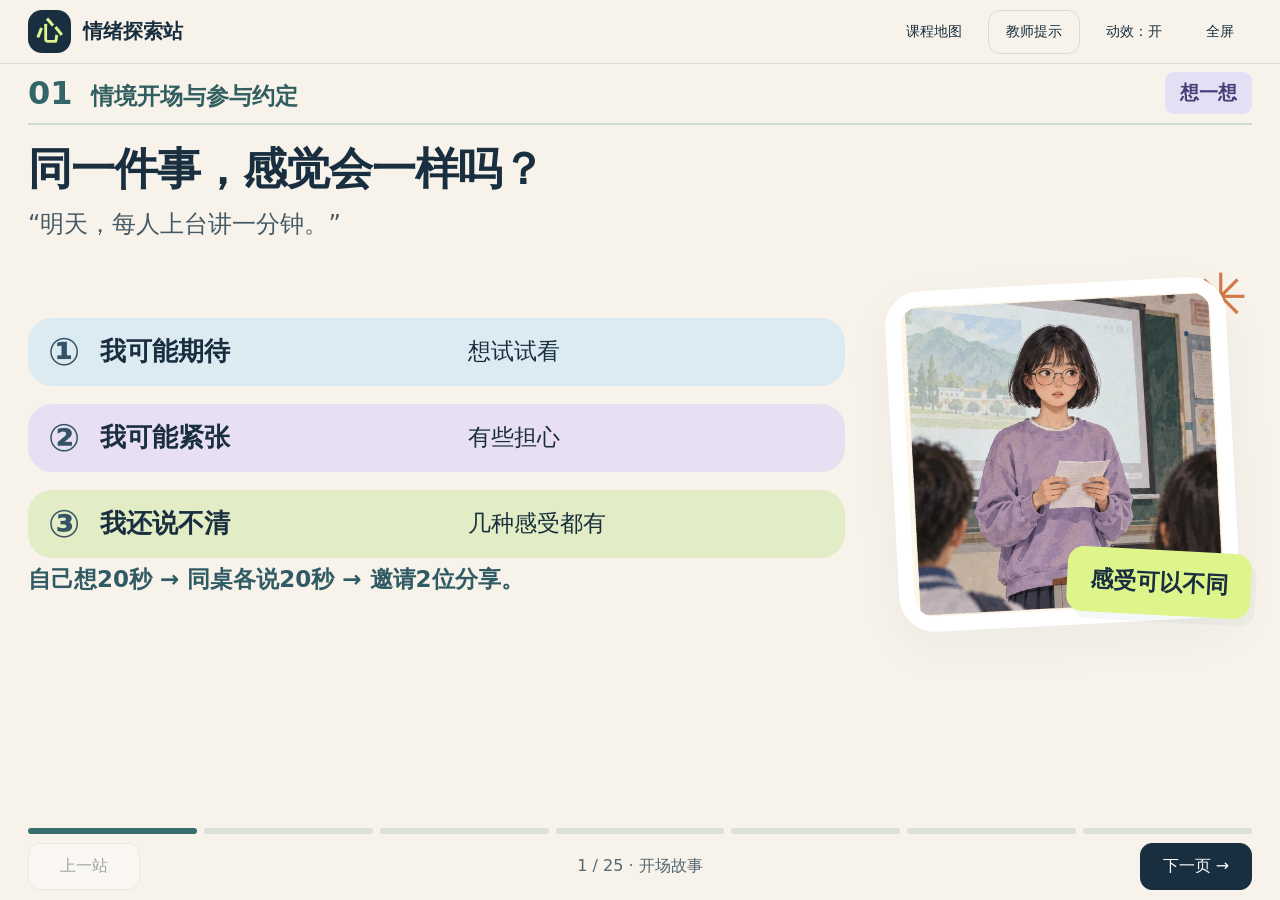
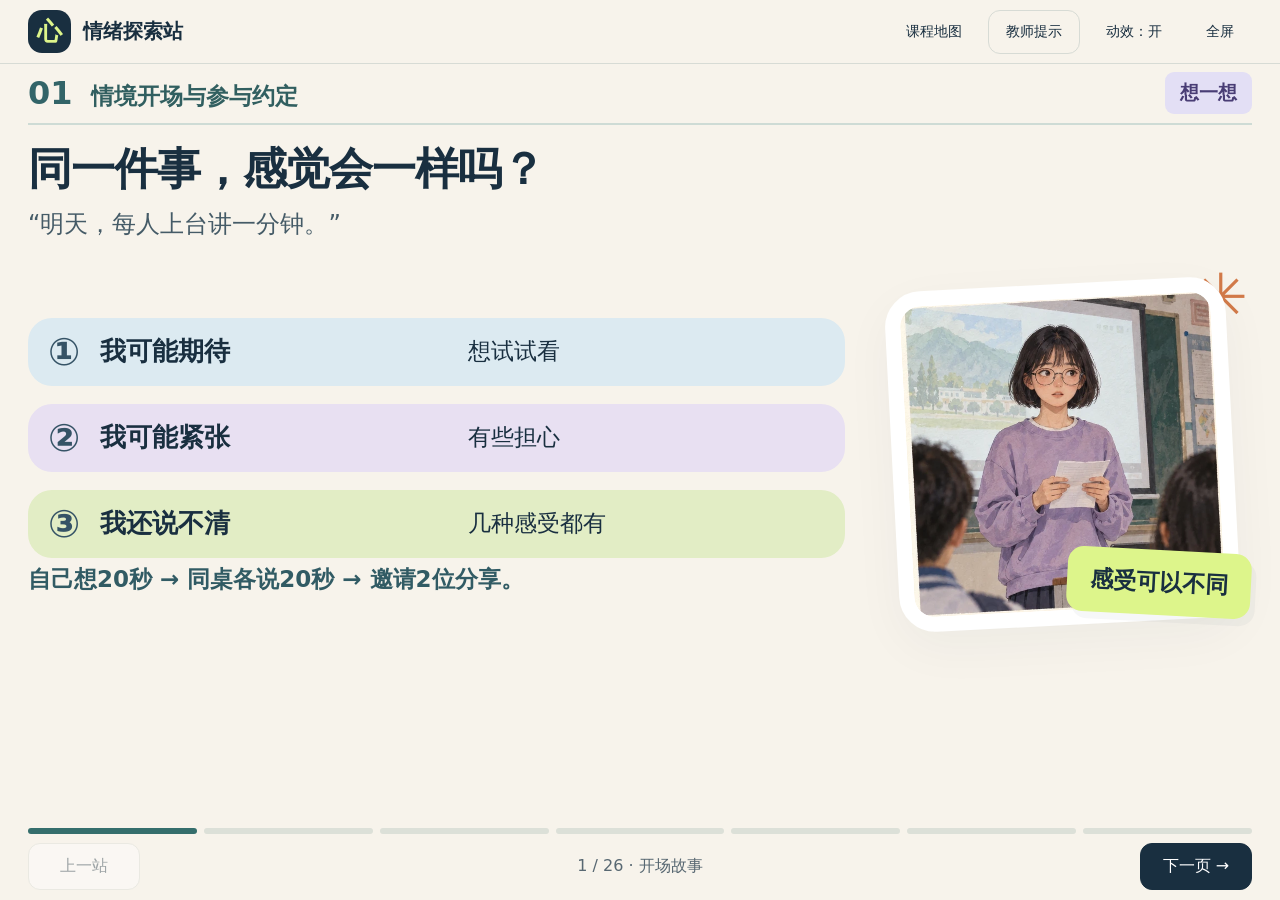
